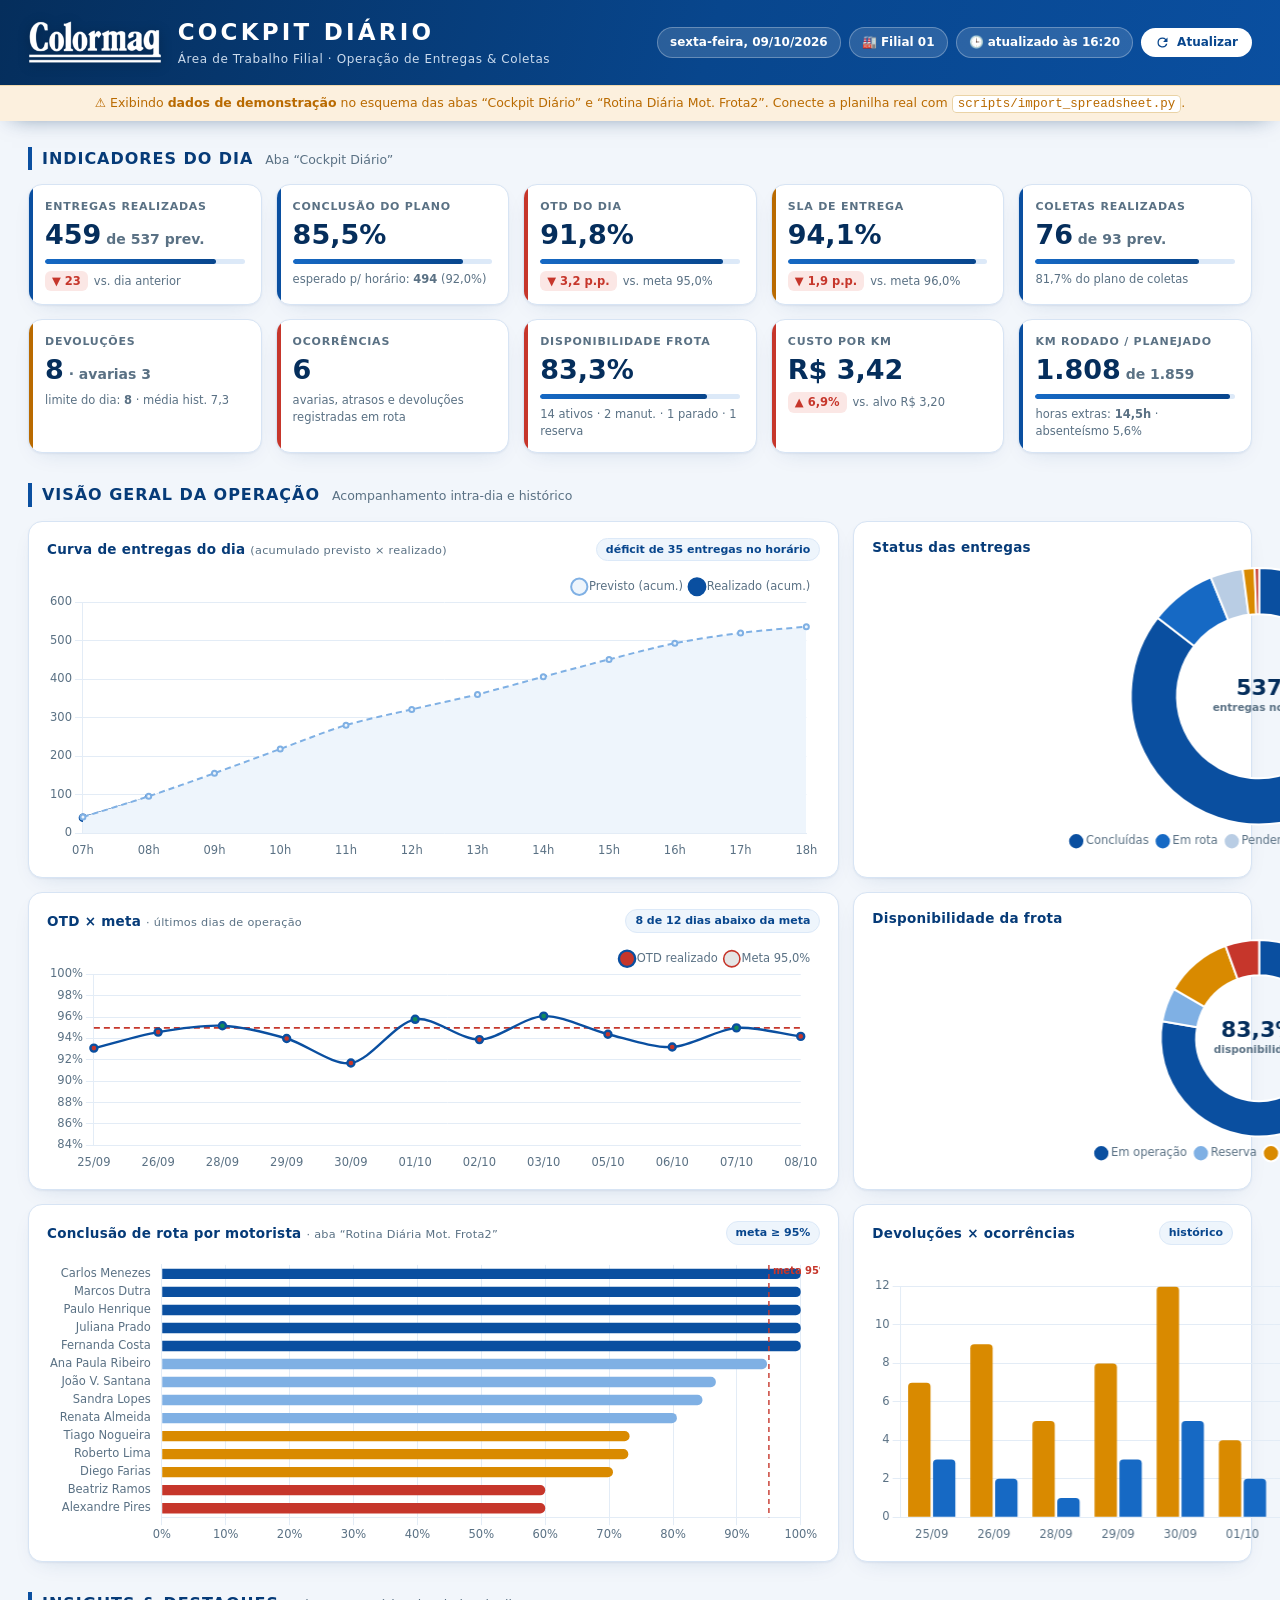
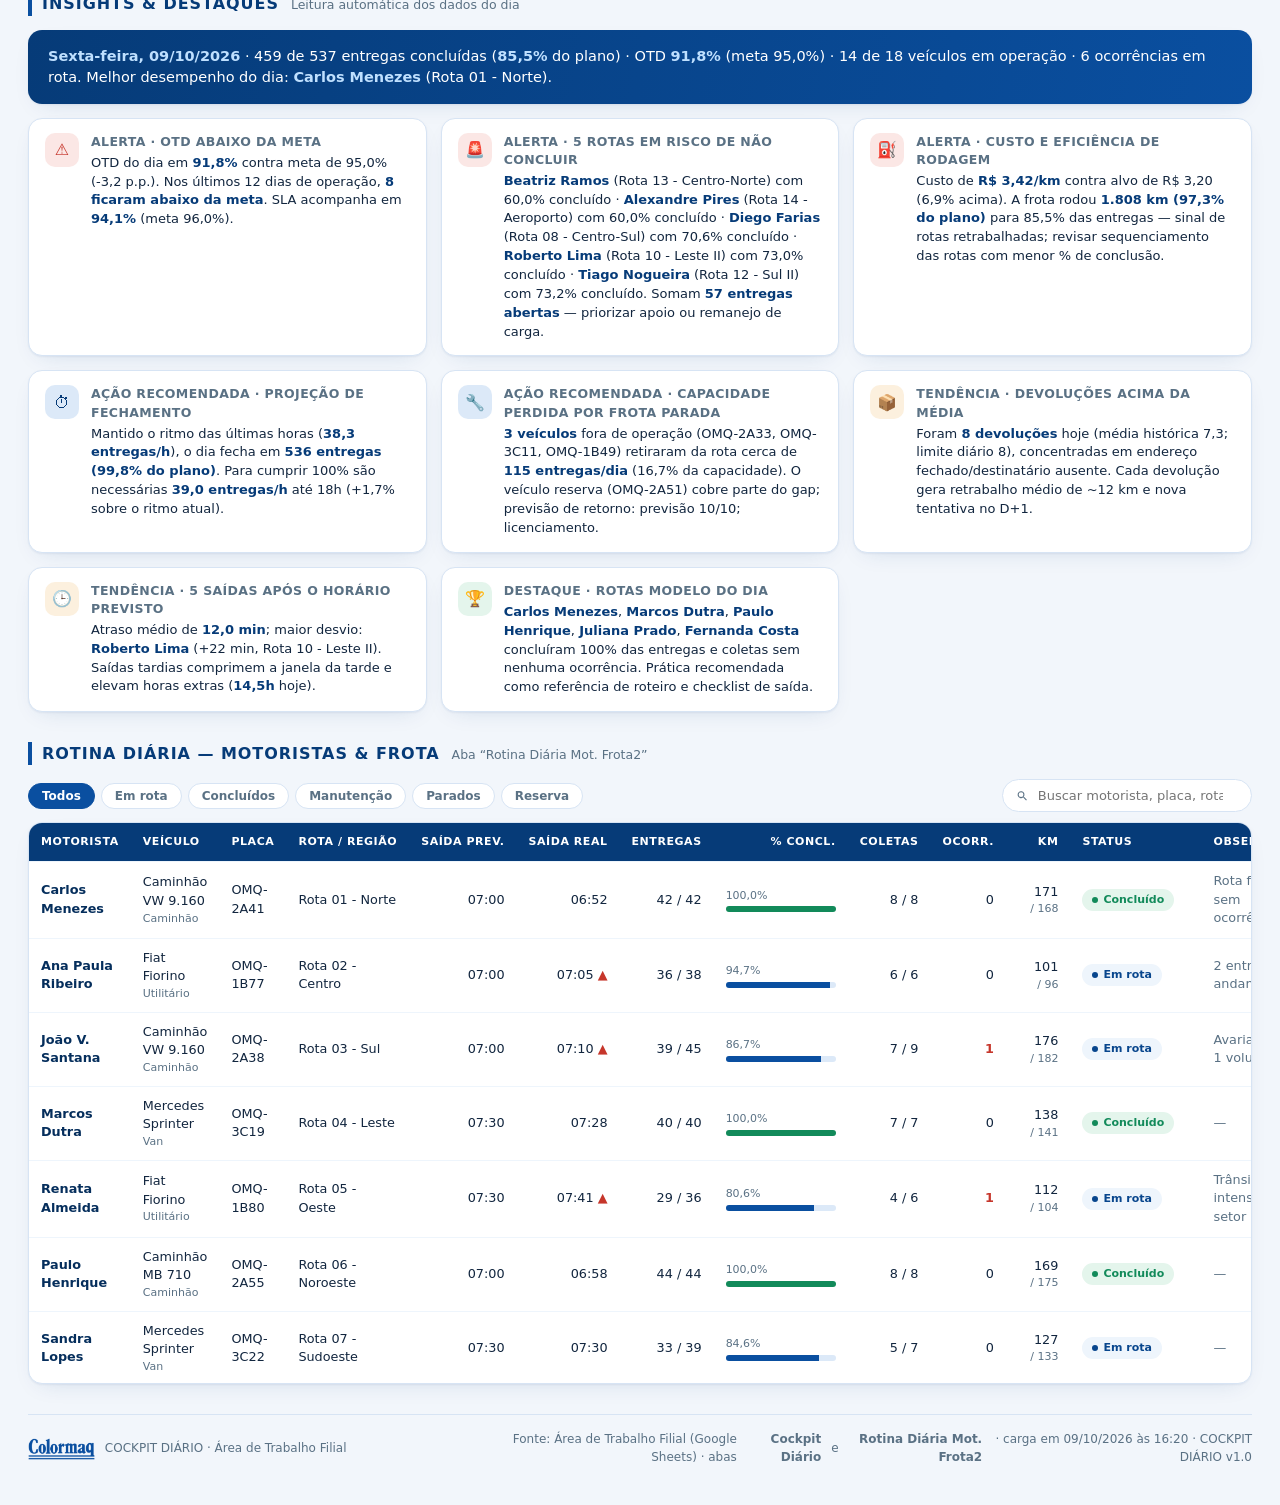
==== app/index.html @ 44a73c9d "Cockpit Diário Colormaq: painel azul/branco com KPIs, gráficos, insights e rotina de frota - app/ es" ====
<!DOCTYPE html>
<html lang="pt-BR">
<head>
<meta charset="utf-8">
<meta name="viewport" content="width=device-width, initial-scale=1">
<title>COCKPIT DIÁRIO • Colormaq | Área de Trabalho Filial</title>
<meta name="description" content="Cockpit Diário da operação de entregas e coletas da filial Colormaq — indicadores, rotina de motoristas e frota.">
<link rel="icon" type="image/png" href="assets/logo-colormaq-blue.png">
<link rel="stylesheet" href="css/style.css">
</head>
<body>

<!-- ============================ TOPO ============================ -->
<header class="topbar">
  <div class="topbar-inner">
    <div class="brand">
      <img src="assets/logo-colormaq-white.png" alt="Colormaq" class="brand-logo">
      <div class="brand-text">
        <h1>COCKPIT DIÁRIO</h1>
        <p>Área de Trabalho Filial · Operação de Entregas &amp; Coletas</p>
      </div>
    </div>
    <div class="topbar-meta">
      <span class="chip chip-light" id="chip-data">—</span>
      <span class="chip chip-light" id="chip-filial">—</span>
      <span class="chip chip-light" id="chip-atualizacao" title="Horário da última carga de dados">—</span>
      <button class="btn-refresh" id="btn-atualizar" title="Recarregar dados da planilha">
        <svg viewBox="0 0 24 24" width="15" height="15" aria-hidden="true"><path fill="currentColor" d="M17.65 6.35A7.96 7.96 0 0 0 12 4a8 8 0 1 0 7.73 10h-2.08A6 6 0 1 1 12 6c1.66 0 3.14.69 4.22 1.78L13 11h7V4l-2.35 2.35z"/></svg>
        Atualizar
      </button>
    </div>
  </div>
  <div class="demo-flag" id="demo-flag" hidden>
    ⚠ Exibindo <strong>dados de demonstração</strong> no esquema das abas “Cockpit Diário” e “Rotina Diária Mot. Frota2”.
    Conecte a planilha real com <code>scripts/import_spreadsheet.py</code>.
  </div>
</header>

<main class="page">

  <!-- ========================= KPIs ========================= -->
  <section class="section">
    <div class="section-head">
      <h2>Indicadores do dia</h2>
      <span class="section-sub">Aba “Cockpit Diário”</span>
    </div>
    <div class="kpi-grid" id="kpi-grid"><!-- preenchido via JS --></div>
  </section>

  <!-- ======================= GRÁFICOS ======================= -->
  <section class="section">
    <div class="section-head">
      <h2>Visão geral da operação</h2>
      <span class="section-sub">Acompanhamento intra-dia e histórico</span>
    </div>

    <div class="grid grid-3">
      <article class="card span-2">
        <header class="card-head">
          <h3>Curva de entregas do dia <small>(acumulado previsto × realizado)</small></h3>
          <span class="card-tag" id="tag-curva"></span>
        </header>
        <div class="chart-box tall"><canvas id="chart-curva"></canvas></div>
      </article>

      <article class="card">
        <header class="card-head"><h3>Status das entregas</h3></header>
        <div class="chart-box tall"><canvas id="chart-status"></canvas></div>
      </article>

      <article class="card span-2">
        <header class="card-head">
          <h3>OTD × meta <small>· últimos dias de operação</small></h3>
          <span class="card-tag" id="tag-otd"></span>
        </header>
        <div class="chart-box"><canvas id="chart-otd"></canvas></div>
      </article>

      <article class="card">
        <header class="card-head"><h3>Disponibilidade da frota</h3></header>
        <div class="chart-box"><canvas id="chart-frota"></canvas></div>
      </article>

      <article class="card span-2">
        <header class="card-head">
          <h3>Conclusão de rota por motorista <small>· aba “Rotina Diária Mot. Frota2”</small></h3>
          <span class="card-tag">meta ≥ 95%</span>
        </header>
        <div class="chart-box tall"><canvas id="chart-motoristas"></canvas></div>
      </article>

      <article class="card">
        <header class="card-head"><h3>Devoluções × ocorrências</h3><span class="card-tag">histórico</span></header>
        <div class="chart-box tall"><canvas id="chart-devol"></canvas></div>
      </article>
    </div>
  </section>

  <!-- ======================== INSIGHTS ======================== -->
  <section class="section">
    <div class="section-head">
      <h2>Insights &amp; destaques</h2>
      <span class="section-sub">Leitura automática dos dados do dia</span>
    </div>
    <div class="insight-summary" id="insight-summary"></div>
    <div class="insight-grid" id="insight-grid"></div>
  </section>

  <!-- ==================== ROTINA / FROTA ==================== -->
  <section class="section">
    <div class="section-head">
      <h2>Rotina diária — motoristas &amp; frota</h2>
      <span class="section-sub">Aba “Rotina Diária Mot. Frota2”</span>
    </div>

    <div class="table-tools">
      <div class="filters" id="filters">
        <button class="filter is-active" data-status="todos">Todos</button>
        <button class="filter" data-status="Em rota">Em rota</button>
        <button class="filter" data-status="Concluído">Concluídos</button>
        <button class="filter" data-status="Manutenção">Manutenção</button>
        <button class="filter" data-status="Parado">Parados</button>
        <button class="filter" data-status="Reserva">Reserva</button>
      </div>
      <label class="search">
        <svg viewBox="0 0 24 24" width="14" height="14" aria-hidden="true"><path fill="currentColor" d="M15.5 14h-.79l-.28-.27a6.5 6.5 0 1 0-.7.7l.27.28v.79l5 4.99L20.49 19l-4.99-5zm-6 0A4.5 4.5 0 1 1 14 9.5 4.5 4.5 0 0 1 9.5 14z"/></svg>
        <input type="search" id="busca" placeholder="Buscar motorista, placa, rota…">
      </label>
    </div>

    <div class="card table-card">
      <div class="table-wrap">
        <table class="table" id="tabela-rotina">
          <thead>
            <tr>
              <th data-key="motorista">Motorista</th>
              <th data-key="veiculo">Veículo</th>
              <th data-key="placa">Placa</th>
              <th data-key="rota">Rota / Região</th>
              <th data-key="saida_prevista" class="num">Saída prev.</th>
              <th data-key="saida_real" class="num">Saída real</th>
              <th data-key="entregas_previstas" class="num">Entregas</th>
              <th class="num">% concl.</th>
              <th data-key="coletas_realizadas" class="num">Coletas</th>
              <th data-key="ocorrencias" class="num">Ocorr.</th>
              <th data-key="km_rodado" class="num">Km</th>
              <th data-key="status">Status</th>
              <th>Observações</th>
            </tr>
          </thead>
          <tbody id="tbody-rotina"></tbody>
          <tfoot id="tfoot-rotina"></tfoot>
        </table>
      </div>
    </div>
  </section>

  <footer class="page-footer">
    <div>
      <img src="assets/logo-colormaq-blue.png" alt="Colormaq" class="footer-logo">
      <span>COCKPIT DIÁRIO · Área de Trabalho Filial</span>
    </div>
    <div class="footer-source" id="footer-source"></div>
  </footer>
</main>

<script src="vendor/chart.umd.min.js"></script>
<script src="js/app.js"></script>
</body>
</html>
---- app/css/style.css ----
/* ==========================================================================
   COCKPIT DIÁRIO · Colormaq — tema azul & branco
   ========================================================================== */
:root{
  --azul-900:#052E5C;
  --azul-800:#063B78;
  --azul-700:#08468D;
  --azul-600:#0A4FA0;
  --azul-500:#1669C4;
  --azul-300:#7FB0E4;
  --azul-100:#DCE9F8;
  --azul-050:#EEF5FC;
  --bg:#F2F6FB;
  --branco:#FFFFFF;
  --tinta:#12263F;
  --tinta-suave:#5A7184;
  --borda:#D7E4F4;
  --ok:#128A5A;
  --ok-bg:#E4F5EC;
  --warn:#B96A00;
  --warn-bg:#FCF0DE;
  --risk:#C6362B;
  --risk-bg:#FBE7E5;
  --sombra:0 1px 2px rgba(6,59,120,.06), 0 8px 24px -12px rgba(6,59,120,.18);
  --raio:14px;
}

*{box-sizing:border-box}
html,body{margin:0;padding:0}
body{
  background:var(--bg);
  color:var(--tinta);
  font:14px/1.45 "Segoe UI", system-ui, -apple-system, Roboto, "Helvetica Neue", Arial, sans-serif;
  -webkit-font-smoothing:antialiased;
}

/* ------------------------------- topo ------------------------------- */
.topbar{
  background:linear-gradient(105deg, var(--azul-900) 0%, var(--azul-700) 55%, var(--azul-600) 100%);
  color:#fff;
  box-shadow:0 6px 22px -12px rgba(5,46,92,.65);
}
.topbar-inner{
  max-width:1440px;margin:0 auto;padding:16px 28px;
  display:flex;align-items:center;justify-content:space-between;gap:20px;flex-wrap:wrap;
}
.brand{display:flex;align-items:center;gap:16px}
.brand-logo{height:44px;width:auto;display:block;filter:drop-shadow(0 2px 6px rgba(0,0,0,.25))}
.brand-text h1{
  margin:0;font-size:23px;letter-spacing:.14em;font-weight:700;
}
.brand-text p{margin:2px 0 0;font-size:12px;letter-spacing:.05em;color:var(--azul-100);opacity:.92}
.topbar-meta{display:flex;align-items:center;gap:8px;flex-wrap:wrap}
.chip{
  display:inline-flex;align-items:center;gap:6px;
  padding:6px 12px;border-radius:999px;font-size:12px;font-weight:600;
  background:rgba(255,255,255,.14);border:1px solid rgba(255,255,255,.28);color:#fff;
}
.btn-refresh{
  display:inline-flex;align-items:center;gap:7px;cursor:pointer;
  background:#fff;color:var(--azul-700);border:0;border-radius:999px;
  padding:7px 14px;font:600 12px/1 "Segoe UI",system-ui,sans-serif;
  transition:transform .12s ease, box-shadow .12s ease;
}
.btn-refresh:hover{transform:translateY(-1px);box-shadow:0 6px 14px -6px rgba(0,0,0,.4)}
.demo-flag{
  background:var(--warn-bg);color:var(--warn);
  padding:8px 28px;font-size:12.5px;text-align:center;border-top:1px solid #F0D9AE;
}
.demo-flag code{background:#fff;border:1px solid #EAD3A6;border-radius:4px;padding:1px 5px}

/* ------------------------------- página ------------------------------ */
.page{max-width:1440px;margin:0 auto;padding:26px 28px 40px}
.section{margin-bottom:30px}
.section-head{display:flex;align-items:baseline;gap:12px;margin:0 0 14px}
.section-head h2{
  margin:0;font-size:16px;letter-spacing:.06em;text-transform:uppercase;color:var(--azul-800);
  padding-left:10px;border-left:4px solid var(--azul-600);
}
.section-sub{color:var(--tinta-suave);font-size:12.5px}

/* -------------------------------- KPIs ------------------------------- */
.kpi-grid{display:grid;grid-template-columns:repeat(5,minmax(0,1fr));gap:14px}
.kpi{
  background:var(--branco);border:1px solid var(--borda);border-radius:var(--raio);
  padding:14px 16px 13px;box-shadow:var(--sombra);position:relative;overflow:hidden;
}
.kpi::before{content:"";position:absolute;inset:0 auto 0 0;width:4px;background:var(--azul-600)}
.kpi.tone-ok::before{background:var(--ok)}
.kpi.tone-warn::before{background:var(--warn)}
.kpi.tone-risk::before{background:var(--risk)}
.kpi-label{font-size:11px;font-weight:700;letter-spacing:.07em;text-transform:uppercase;color:var(--tinta-suave)}
.kpi-value{font-size:27px;font-weight:700;color:var(--azul-900);margin-top:5px;line-height:1.1;font-variant-numeric:tabular-nums}
.kpi-value small{font-size:14px;font-weight:600;color:var(--tinta-suave)}
.kpi-foot{display:flex;align-items:center;gap:6px;margin-top:7px;font-size:11.5px;color:var(--tinta-suave)}
.kpi-delta{display:inline-flex;align-items:center;gap:3px;font-weight:700;border-radius:6px;padding:2px 7px}
.kpi-delta.up{background:var(--ok-bg);color:var(--ok)}
.kpi-delta.down{background:var(--risk-bg);color:var(--risk)}
.kpi-delta.flat{background:var(--azul-050);color:var(--azul-700)}
.kpi-bar{height:5px;border-radius:99px;background:var(--azul-100);margin-top:9px;overflow:hidden}
.kpi-bar i{display:block;height:100%;border-radius:99px;background:linear-gradient(90deg,var(--azul-500),var(--azul-700))}

/* ------------------------------- cards ------------------------------- */
.grid{display:grid;gap:14px}
.grid-3{grid-template-columns:repeat(3,minmax(0,1fr))}
.span-2{grid-column:span 2}
.card{
  background:var(--branco);border:1px solid var(--borda);border-radius:var(--raio);
  box-shadow:var(--sombra);padding:16px 18px;
}
.card-head{display:flex;align-items:center;justify-content:space-between;gap:10px;margin-bottom:10px}
.card-head h3{margin:0;font-size:13.5px;font-weight:700;color:var(--azul-800);letter-spacing:.02em}
.card-head h3 small{font-weight:500;color:var(--tinta-suave)}
.card-tag{
  font-size:11px;font-weight:700;color:var(--azul-700);background:var(--azul-050);
  border:1px solid var(--azul-100);padding:3px 9px;border-radius:999px;white-space:nowrap;
}
.chart-box{position:relative;height:230px}
.chart-box.tall{height:290px}

/* ------------------------------ insights ----------------------------- */
.insight-summary{
  background:linear-gradient(100deg,var(--azul-800),var(--azul-600));
  color:#fff;border-radius:var(--raio);padding:16px 20px;margin-bottom:14px;
  font-size:14.5px;box-shadow:var(--sombra);
}
.insight-summary strong{color:#BFE0FF}
.insight-grid{display:grid;grid-template-columns:repeat(3,minmax(0,1fr));gap:14px}
.insight{
  background:var(--branco);border:1px solid var(--borda);border-radius:var(--raio);
  padding:14px 16px;box-shadow:var(--sombra);display:flex;gap:12px;align-items:flex-start;
}
.insight .ico{
  flex:0 0 34px;height:34px;border-radius:10px;display:grid;place-items:center;
  font-size:16px;background:var(--azul-050);color:var(--azul-700);
}
.insight.destaque .ico{background:var(--ok-bg);color:var(--ok)}
.insight.alerta   .ico{background:var(--risk-bg);color:var(--risk)}
.insight.tendencia .ico{background:var(--warn-bg);color:var(--warn)}
.insight.acao     .ico{background:var(--azul-100);color:var(--azul-800)}
.insight h4{margin:0 0 3px;font-size:12.5px;letter-spacing:.03em;text-transform:uppercase;color:var(--tinta-suave)}
.insight p{margin:0;font-size:13px;color:var(--tinta)}
.insight p b{color:var(--azul-800)}

/* ------------------------------- tabela ------------------------------ */
.table-tools{display:flex;align-items:center;justify-content:space-between;gap:14px;margin-bottom:10px;flex-wrap:wrap}
.filters{display:flex;gap:6px;flex-wrap:wrap}
.filter{
  border:1px solid var(--borda);background:#fff;color:var(--tinta-suave);
  border-radius:999px;padding:6px 13px;font:600 12px/1 "Segoe UI",system-ui,sans-serif;cursor:pointer;
}
.filter:hover{border-color:var(--azul-300);color:var(--azul-700)}
.filter.is-active{background:var(--azul-600);border-color:var(--azul-600);color:#fff}
.search{
  display:inline-flex;align-items:center;gap:7px;background:#fff;border:1px solid var(--borda);
  border-radius:999px;padding:7px 13px;color:var(--tinta-suave);min-width:250px;
}
.search input{border:0;outline:0;font:13px "Segoe UI",system-ui,sans-serif;color:var(--tinta);width:100%;background:transparent}
.table-card{padding:0;overflow:hidden}
.table-wrap{overflow:auto;max-height:560px}
.table{width:100%;border-collapse:collapse;font-size:12.8px;min-width:1180px}
.table thead th{
  position:sticky;top:0;z-index:2;background:var(--azul-800);color:#fff;
  text-align:left;font-size:11px;letter-spacing:.05em;text-transform:uppercase;
  padding:11px 12px;cursor:pointer;user-select:none;white-space:nowrap;
}
.table thead th.num{text-align:right}
.table thead th:hover{background:var(--azul-700)}
.table thead th .arrow{opacity:.65;font-size:10px}
.table tbody td{padding:10px 12px;border-top:1px solid var(--azul-050);vertical-align:middle}
.table tbody tr:hover{background:var(--azul-050)}
.table td.num{text-align:right;font-variant-numeric:tabular-nums}
.cell-mot{font-weight:700;color:var(--azul-900)}
.cell-sub{display:block;font-size:11px;color:var(--tinta-suave);font-weight:500}
.pill{display:inline-flex;align-items:center;gap:5px;border-radius:999px;padding:3px 10px;font-size:11px;font-weight:700;white-space:nowrap}
.pill::before{content:"";width:6px;height:6px;border-radius:50%;background:currentColor}
.pill.em-rota{background:var(--azul-050);color:var(--azul-700)}
.pill.concluido{background:var(--ok-bg);color:var(--ok)}
.pill.manutencao{background:var(--warn-bg);color:var(--warn)}
.pill.parado{background:var(--risk-bg);color:var(--risk)}
.pill.reserva{background:#EDF0F4;color:#5A7184}
.prog{min-width:110px}
.prog .prog-top{display:flex;justify-content:space-between;font-size:11px;color:var(--tinta-suave);margin-bottom:3px}
.prog .prog-bar{height:6px;border-radius:99px;background:var(--azul-100);overflow:hidden}
.prog .prog-bar i{display:block;height:100%;background:var(--azul-600)}
.prog.ok .prog-bar i{background:var(--ok)}
.prog.warn .prog-bar i{background:var(--warn)}
.prog.risk .prog-bar i{background:var(--risk)}
.table tfoot td{
  padding:11px 12px;background:var(--azul-050);font-weight:700;color:var(--azul-900);
  border-top:2px solid var(--azul-100);font-variant-numeric:tabular-nums;
}

/* ------------------------------- rodapé ------------------------------ */
.page-footer{
  display:flex;align-items:center;justify-content:space-between;gap:16px;flex-wrap:wrap;
  border-top:1px solid var(--borda);padding-top:16px;color:var(--tinta-suave);font-size:12px;
}
.page-footer > div{display:flex;align-items:center;gap:10px}
.footer-logo{height:22px;width:auto}
.footer-source{max-width:760px;text-align:right}

/* ----------------------------- responsivo ---------------------------- */
@media (max-width:1200px){
  .kpi-grid{grid-template-columns:repeat(3,minmax(0,1fr))}
  .grid-3{grid-template-columns:repeat(2,minmax(0,1fr))}
  .insight-grid{grid-template-columns:repeat(2,minmax(0,1fr))}
}
@media (max-width:820px){
  .kpi-grid{grid-template-columns:repeat(2,minmax(0,1fr))}
  .grid-3{grid-template-columns:1fr}
  .span-2{grid-column:span 1}
  .insight-grid{grid-template-columns:1fr}
  .topbar-inner{padding:14px 18px}
  .page{padding:20px 16px 32px}
}
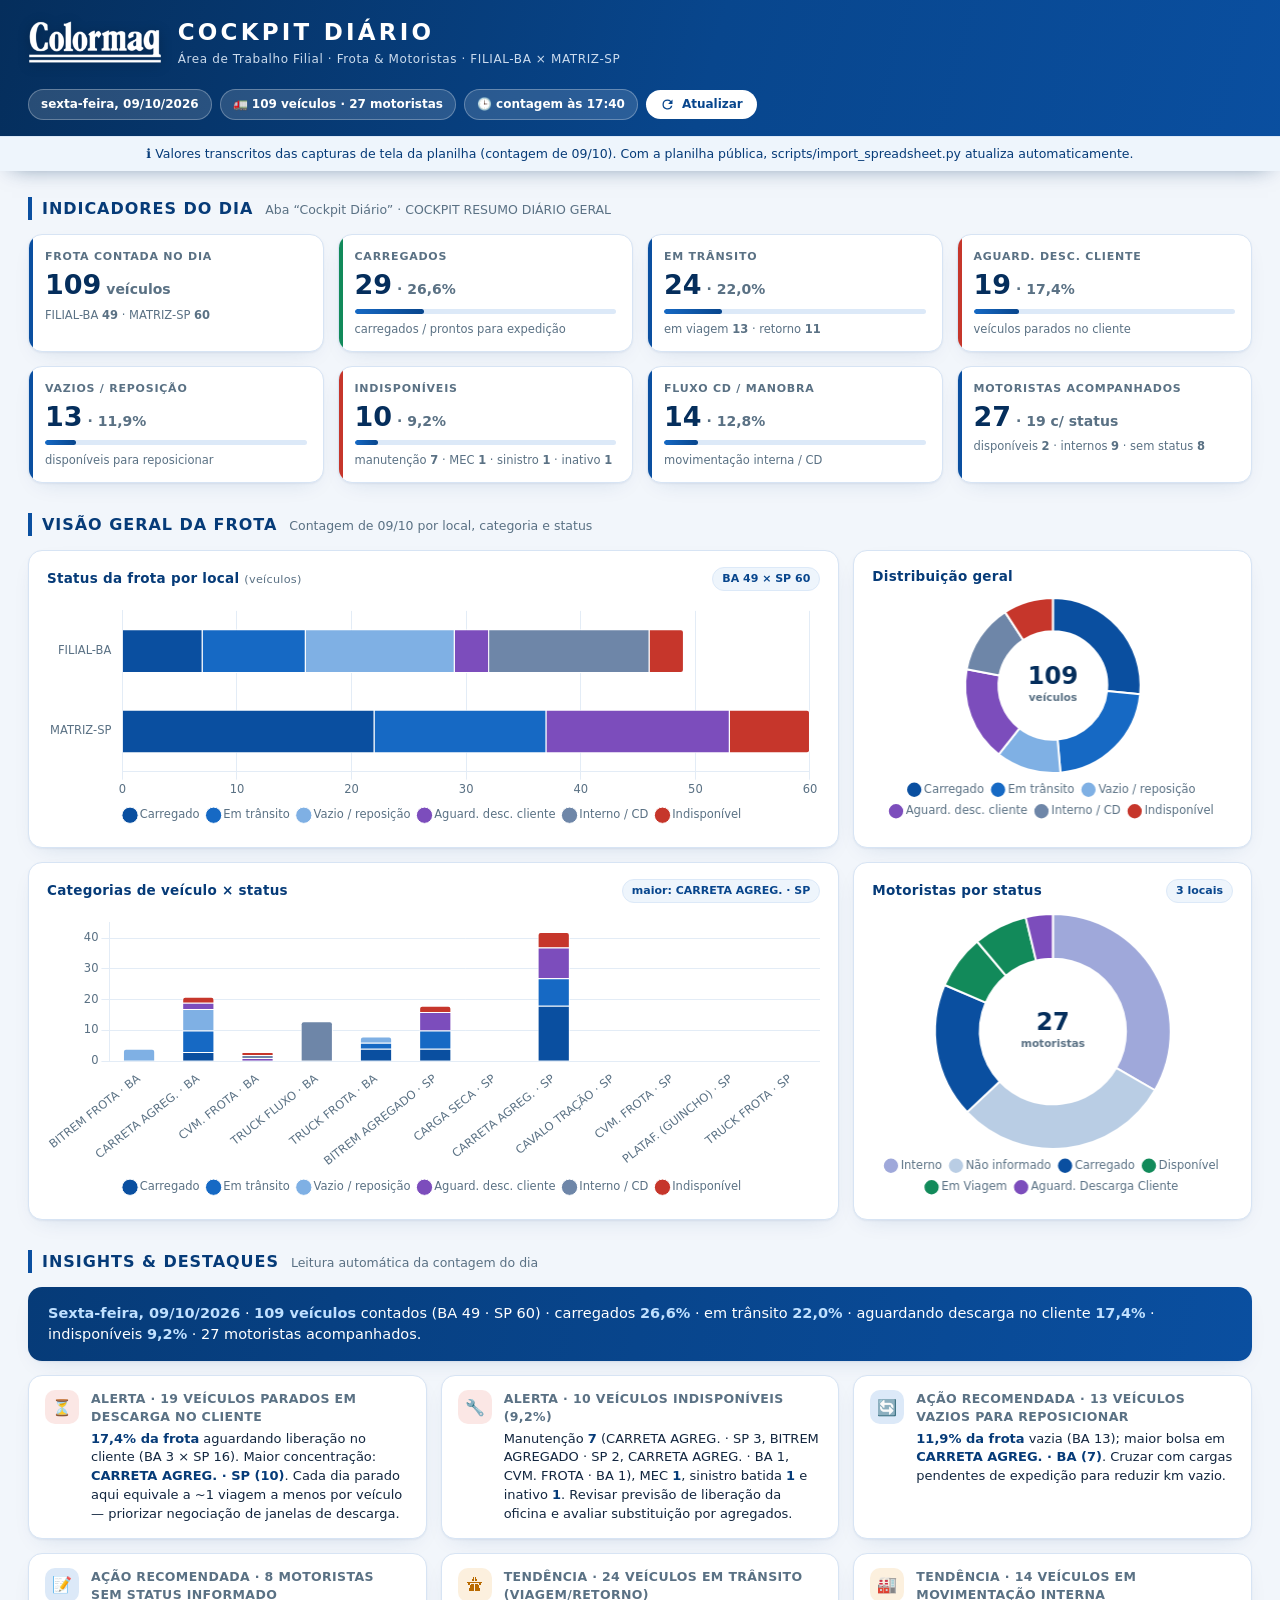
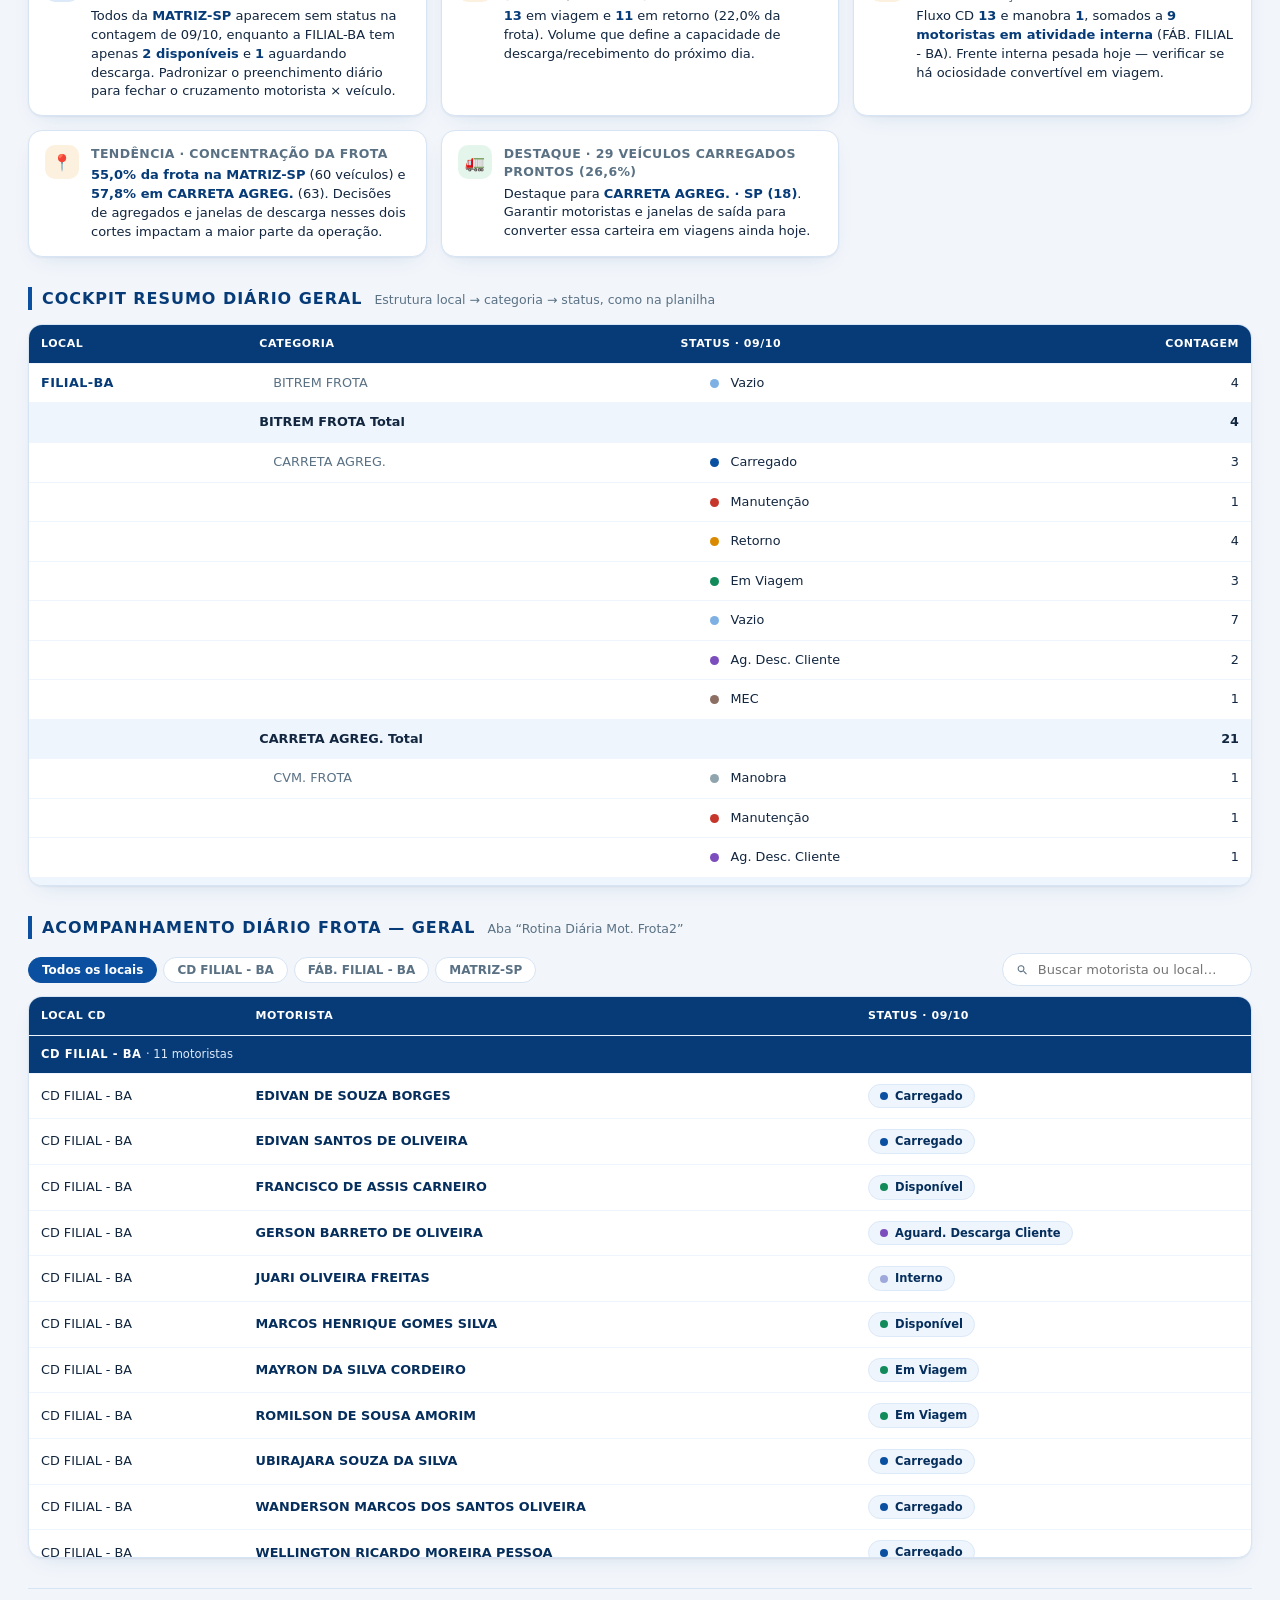
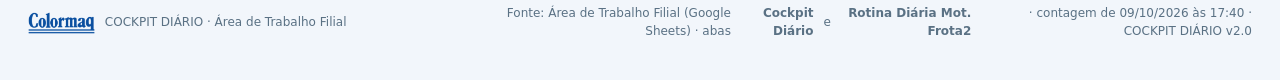
==== commit 127eb77b: "Cockpit Diario v2: modelo real da planilha (frota por local x categoria x status + motoristas) - KPI" ====
--- a/app/index.html
+++ b/app/index.html
@@ -4,7 +4,7 @@
 <meta charset="utf-8">
 <meta name="viewport" content="width=device-width, initial-scale=1">
 <title>COCKPIT DIÁRIO • Colormaq | Área de Trabalho Filial</title>
-<meta name="description" content="Cockpit Diário da operação de entregas e coletas da filial Colormaq — indicadores, rotina de motoristas e frota.">
+<meta name="description" content="Cockpit Diário da frota Colormaq — contagem de veículos por local, categoria e status + acompanhamento diário de motoristas.">
 <link rel="icon" type="image/png" href="assets/logo-colormaq-blue.png">
 <link rel="stylesheet" href="css/style.css">
 </head>
@@ -17,23 +17,20 @@
       <img src="assets/logo-colormaq-white.png" alt="Colormaq" class="brand-logo">
       <div class="brand-text">
         <h1>COCKPIT DIÁRIO</h1>
-        <p>Área de Trabalho Filial · Operação de Entregas &amp; Coletas</p>
+        <p>Área de Trabalho Filial · Frota &amp; Motoristas · FILIAL-BA × MATRIZ-SP</p>
       </div>
     </div>
     <div class="topbar-meta">
       <span class="chip chip-light" id="chip-data">—</span>
-      <span class="chip chip-light" id="chip-filial">—</span>
-      <span class="chip chip-light" id="chip-atualizacao" title="Horário da última carga de dados">—</span>
+      <span class="chip chip-light" id="chip-total">—</span>
+      <span class="chip chip-light" id="chip-atualizacao" title="Horário da contagem">—</span>
       <button class="btn-refresh" id="btn-atualizar" title="Recarregar dados da planilha">
         <svg viewBox="0 0 24 24" width="15" height="15" aria-hidden="true"><path fill="currentColor" d="M17.65 6.35A7.96 7.96 0 0 0 12 4a8 8 0 1 0 7.73 10h-2.08A6 6 0 1 1 12 6c1.66 0 3.14.69 4.22 1.78L13 11h7V4l-2.35 2.35z"/></svg>
         Atualizar
       </button>
     </div>
   </div>
-  <div class="demo-flag" id="demo-flag" hidden>
-    ⚠ Exibindo <strong>dados de demonstração</strong> no esquema das abas “Cockpit Diário” e “Rotina Diária Mot. Frota2”.
-    Conecte a planilha real com <code>scripts/import_spreadsheet.py</code>.
-  </div>
+  <div class="source-flag" id="source-flag" hidden></div>
 </header>
 
 <main class="page">
@@ -42,7 +39,7 @@
   <section class="section">
     <div class="section-head">
       <h2>Indicadores do dia</h2>
-      <span class="section-sub">Aba “Cockpit Diário”</span>
+      <span class="section-sub">Aba “Cockpit Diário” · COCKPIT RESUMO DIÁRIO GERAL</span>
     </div>
     <div class="kpi-grid" id="kpi-grid"><!-- preenchido via JS --></div>
   </section>
@@ -50,48 +47,35 @@
   <!-- ======================= GRÁFICOS ======================= -->
   <section class="section">
     <div class="section-head">
-      <h2>Visão geral da operação</h2>
-      <span class="section-sub">Acompanhamento intra-dia e histórico</span>
+      <h2>Visão geral da frota</h2>
+      <span class="section-sub">Contagem de 09/10 por local, categoria e status</span>
     </div>
 
     <div class="grid grid-3">
       <article class="card span-2">
         <header class="card-head">
-          <h3>Curva de entregas do dia <small>(acumulado previsto × realizado)</small></h3>
-          <span class="card-tag" id="tag-curva"></span>
+          <h3>Status da frota por local <small>(veículos)</small></h3>
+          <span class="card-tag" id="tag-locais"></span>
         </header>
-        <div class="chart-box tall"><canvas id="chart-curva"></canvas></div>
+        <div class="chart-box"><canvas id="chart-locais"></canvas></div>
       </article>
 
       <article class="card">
-        <header class="card-head"><h3>Status das entregas</h3></header>
-        <div class="chart-box tall"><canvas id="chart-status"></canvas></div>
+        <header class="card-head"><h3>Distribuição geral</h3></header>
+        <div class="chart-box"><canvas id="chart-grupos"></canvas></div>
       </article>
 
       <article class="card span-2">
         <header class="card-head">
-          <h3>OTD × meta <small>· últimos dias de operação</small></h3>
-          <span class="card-tag" id="tag-otd"></span>
+          <h3>Categorias de veículo × status</h3>
+          <span class="card-tag" id="tag-cats"></span>
         </header>
-        <div class="chart-box"><canvas id="chart-otd"></canvas></div>
+        <div class="chart-box tall"><canvas id="chart-categorias"></canvas></div>
       </article>
 
       <article class="card">
-        <header class="card-head"><h3>Disponibilidade da frota</h3></header>
-        <div class="chart-box"><canvas id="chart-frota"></canvas></div>
-      </article>
-
-      <article class="card span-2">
-        <header class="card-head">
-          <h3>Conclusão de rota por motorista <small>· aba “Rotina Diária Mot. Frota2”</small></h3>
-          <span class="card-tag">meta ≥ 95%</span>
-        </header>
+        <header class="card-head"><h3>Motoristas por status</h3><span class="card-tag" id="tag-mot"></span></header>
         <div class="chart-box tall"><canvas id="chart-motoristas"></canvas></div>
-      </article>
-
-      <article class="card">
-        <header class="card-head"><h3>Devoluções × ocorrências</h3><span class="card-tag">histórico</span></header>
-        <div class="chart-box tall"><canvas id="chart-devol"></canvas></div>
       </article>
     </div>
   </section>
@@ -100,31 +84,49 @@
   <section class="section">
     <div class="section-head">
       <h2>Insights &amp; destaques</h2>
-      <span class="section-sub">Leitura automática dos dados do dia</span>
+      <span class="section-sub">Leitura automática da contagem do dia</span>
     </div>
     <div class="insight-summary" id="insight-summary"></div>
     <div class="insight-grid" id="insight-grid"></div>
   </section>
 
-  <!-- ==================== ROTINA / FROTA ==================== -->
+  <!-- ================== RESUMO DIÁRIO GERAL ================== -->
   <section class="section">
     <div class="section-head">
-      <h2>Rotina diária — motoristas &amp; frota</h2>
+      <h2>Cockpit resumo diário geral</h2>
+      <span class="section-sub">Estrutura local → categoria → status, como na planilha</span>
+    </div>
+    <div class="card table-card">
+      <div class="table-wrap">
+        <table class="table tree" id="tabela-resumo">
+          <thead>
+            <tr>
+              <th style="cursor:default">Local</th>
+              <th style="cursor:default">Categoria</th>
+              <th style="cursor:default">Status · 09/10</th>
+              <th class="num" style="cursor:default">Contagem</th>
+            </tr>
+          </thead>
+          <tbody id="tbody-resumo"></tbody>
+        </table>
+      </div>
+    </div>
+  </section>
+
+  <!-- ==================== ROTINA / MOTORISTAS ==================== -->
+  <section class="section">
+    <div class="section-head">
+      <h2>Acompanhamento diário frota — geral</h2>
       <span class="section-sub">Aba “Rotina Diária Mot. Frota2”</span>
     </div>
 
     <div class="table-tools">
       <div class="filters" id="filters">
-        <button class="filter is-active" data-status="todos">Todos</button>
-        <button class="filter" data-status="Em rota">Em rota</button>
-        <button class="filter" data-status="Concluído">Concluídos</button>
-        <button class="filter" data-status="Manutenção">Manutenção</button>
-        <button class="filter" data-status="Parado">Parados</button>
-        <button class="filter" data-status="Reserva">Reserva</button>
+        <button class="filter is-active" data-local="todos">Todos os locais</button>
       </div>
       <label class="search">
         <svg viewBox="0 0 24 24" width="14" height="14" aria-hidden="true"><path fill="currentColor" d="M15.5 14h-.79l-.28-.27a6.5 6.5 0 1 0-.7.7l.27.28v.79l5 4.99L20.49 19l-4.99-5zm-6 0A4.5 4.5 0 1 1 14 9.5 4.5 4.5 0 0 1 9.5 14z"/></svg>
-        <input type="search" id="busca" placeholder="Buscar motorista, placa, rota…">
+        <input type="search" id="busca" placeholder="Buscar motorista ou local…">
       </label>
     </div>
 
@@ -133,23 +135,12 @@
         <table class="table" id="tabela-rotina">
           <thead>
             <tr>
+              <th data-key="local">Local CD</th>
               <th data-key="motorista">Motorista</th>
-              <th data-key="veiculo">Veículo</th>
-              <th data-key="placa">Placa</th>
-              <th data-key="rota">Rota / Região</th>
-              <th data-key="saida_prevista" class="num">Saída prev.</th>
-              <th data-key="saida_real" class="num">Saída real</th>
-              <th data-key="entregas_previstas" class="num">Entregas</th>
-              <th class="num">% concl.</th>
-              <th data-key="coletas_realizadas" class="num">Coletas</th>
-              <th data-key="ocorrencias" class="num">Ocorr.</th>
-              <th data-key="km_rodado" class="num">Km</th>
-              <th data-key="status">Status</th>
-              <th>Observações</th>
+              <th data-key="status">Status · 09/10</th>
             </tr>
           </thead>
           <tbody id="tbody-rotina"></tbody>
-          <tfoot id="tfoot-rotina"></tfoot>
         </table>
       </div>
     </div>
--- a/app/css/style.css
+++ b/app/css/style.css
@@ -63,11 +63,10 @@
   transition:transform .12s ease, box-shadow .12s ease;
 }
 .btn-refresh:hover{transform:translateY(-1px);box-shadow:0 6px 14px -6px rgba(0,0,0,.4)}
-.demo-flag{
-  background:var(--warn-bg);color:var(--warn);
-  padding:8px 28px;font-size:12.5px;text-align:center;border-top:1px solid #F0D9AE;
-}
-.demo-flag code{background:#fff;border:1px solid #EAD3A6;border-radius:4px;padding:1px 5px}
+.source-flag{padding:8px 28px;font-size:12.5px;text-align:center}
+.source-flag.warn{background:var(--warn-bg);color:var(--warn);border-top:1px solid #F0D9AE}
+.source-flag.info{background:var(--azul-050);color:var(--azul-800);border-top:1px solid var(--azul-100)}
+.source-flag code{background:#fff;border:1px solid var(--borda);border-radius:4px;padding:1px 5px}
 
 /* ------------------------------- página ------------------------------ */
 .page{max-width:1440px;margin:0 auto;padding:26px 28px 40px}
@@ -80,7 +79,7 @@
 .section-sub{color:var(--tinta-suave);font-size:12.5px}
 
 /* -------------------------------- KPIs ------------------------------- */
-.kpi-grid{display:grid;grid-template-columns:repeat(5,minmax(0,1fr));gap:14px}
+.kpi-grid{display:grid;grid-template-columns:repeat(4,minmax(0,1fr));gap:14px}
 .kpi{
   background:var(--branco);border:1px solid var(--borda);border-radius:var(--raio);
   padding:14px 16px 13px;box-shadow:var(--sombra);position:relative;overflow:hidden;
@@ -191,6 +190,21 @@
   border-top:2px solid var(--azul-100);font-variant-numeric:tabular-nums;
 }
 
+/* --------------------------- tabela árvore --------------------------- */
+.dot{display:inline-block;width:9px;height:9px;border-radius:50%;margin-right:7px;vertical-align:middle;box-shadow:0 0 0 2px rgba(255,255,255,.9)}
+.tree{min-width:640px}
+.tree td{padding:7px 12px}
+.tree .tr-status td:nth-child(2){padding-left:26px;color:var(--tinta-suave)}
+.tree .tr-status td:nth-child(3){padding-left:42px}
+.cell-local{color:var(--azul-800);letter-spacing:.03em}
+.tr-cat td{background:var(--azul-050);border-top:1px solid var(--azul-100)}
+.tr-local td{background:var(--azul-100);border-top:1px solid var(--azul-300);color:var(--azul-900)}
+.tr-grand td{background:var(--azul-800);color:#fff;font-weight:700;border-top:2px solid var(--azul-900)}
+.tr-group td{background:var(--azul-800);color:#fff;font-weight:700;font-size:11.5px;letter-spacing:.05em;text-transform:uppercase;padding:8px 12px}
+.tr-group td span{font-weight:500;text-transform:none;letter-spacing:0;color:var(--azul-100)}
+.status-pill{display:inline-flex;align-items:center;gap:7px;background:var(--azul-050);border:1px solid var(--azul-100);border-radius:999px;padding:3px 11px;font-size:11.5px;font-weight:600;color:var(--azul-900);white-space:nowrap}
+.status-pill i{width:8px;height:8px;border-radius:50%;flex:0 0 8px}
+
 /* ------------------------------- rodapé ------------------------------ */
 .page-footer{
   display:flex;align-items:center;justify-content:space-between;gap:16px;flex-wrap:wrap;
@@ -202,7 +216,7 @@
 
 /* ----------------------------- responsivo ---------------------------- */
 @media (max-width:1200px){
-  .kpi-grid{grid-template-columns:repeat(3,minmax(0,1fr))}
+  .kpi-grid{grid-template-columns:repeat(2,minmax(0,1fr))}
   .grid-3{grid-template-columns:repeat(2,minmax(0,1fr))}
   .insight-grid{grid-template-columns:repeat(2,minmax(0,1fr))}
 }
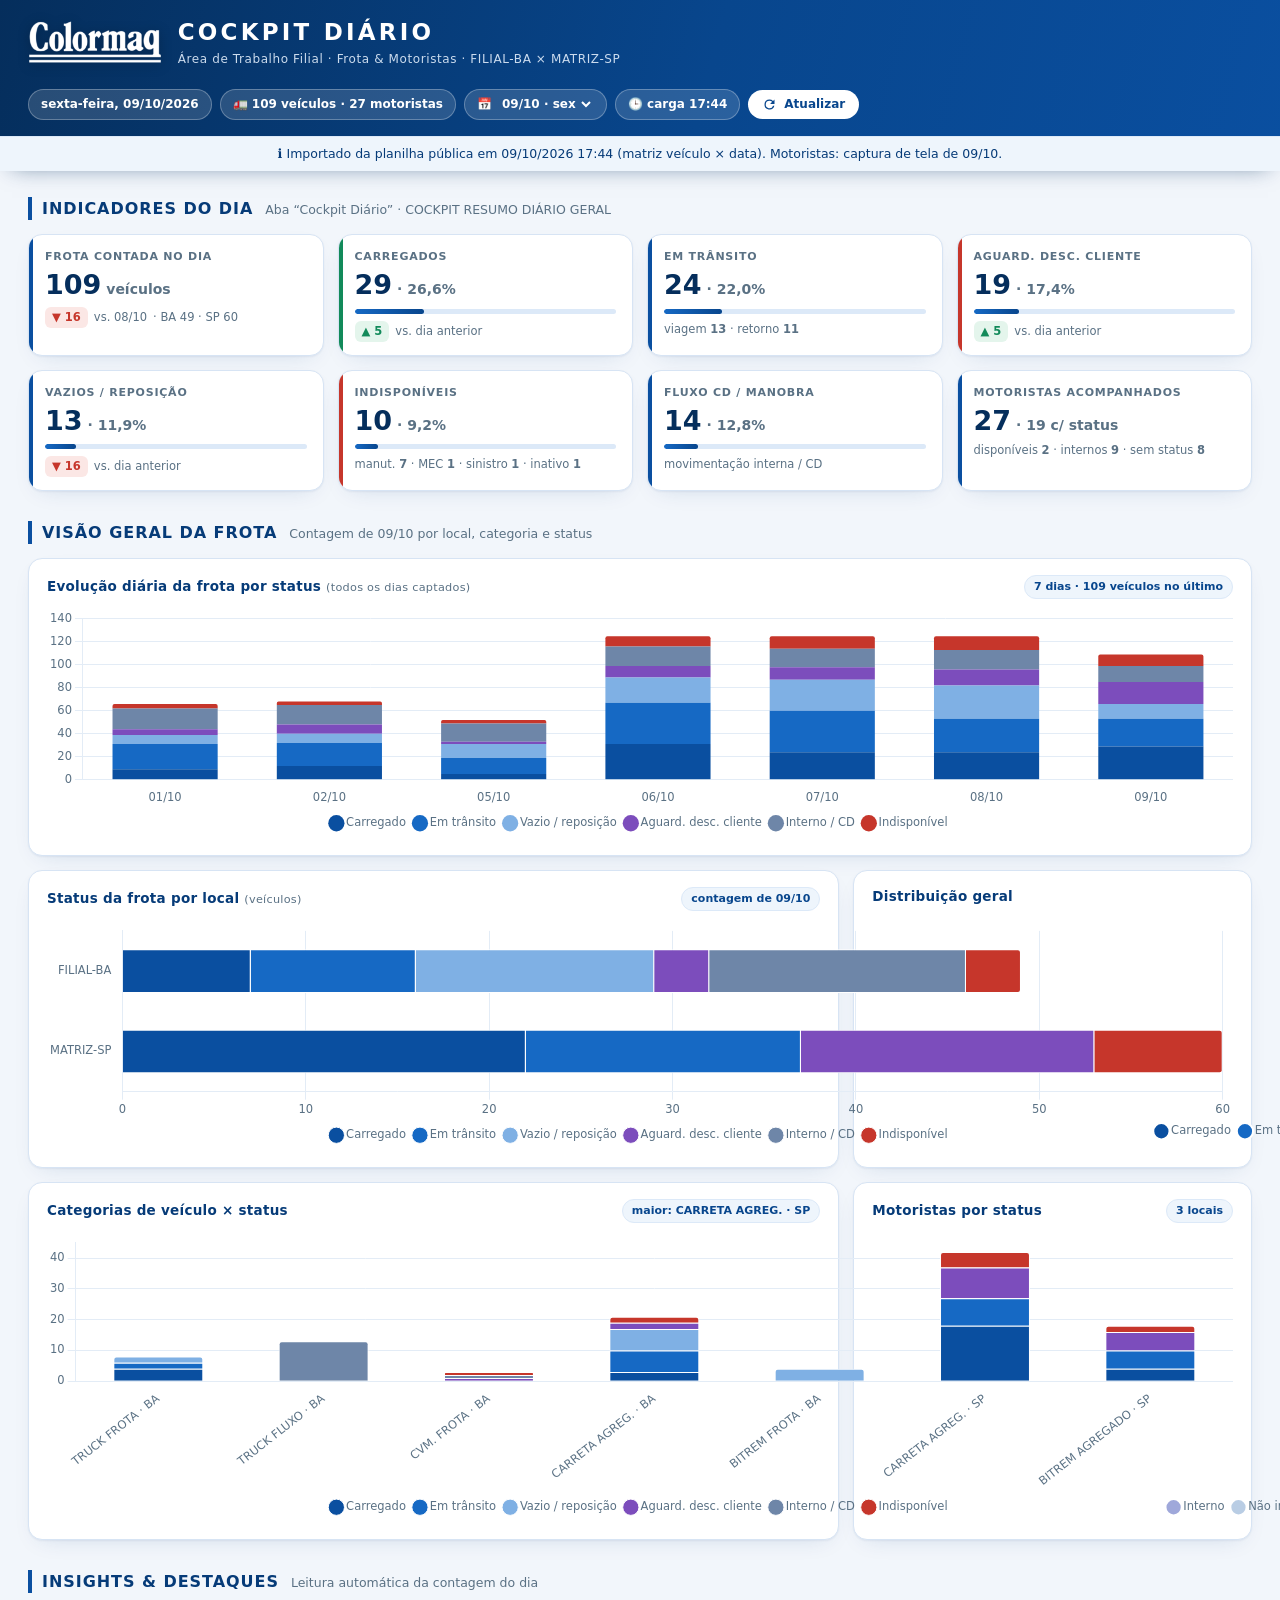
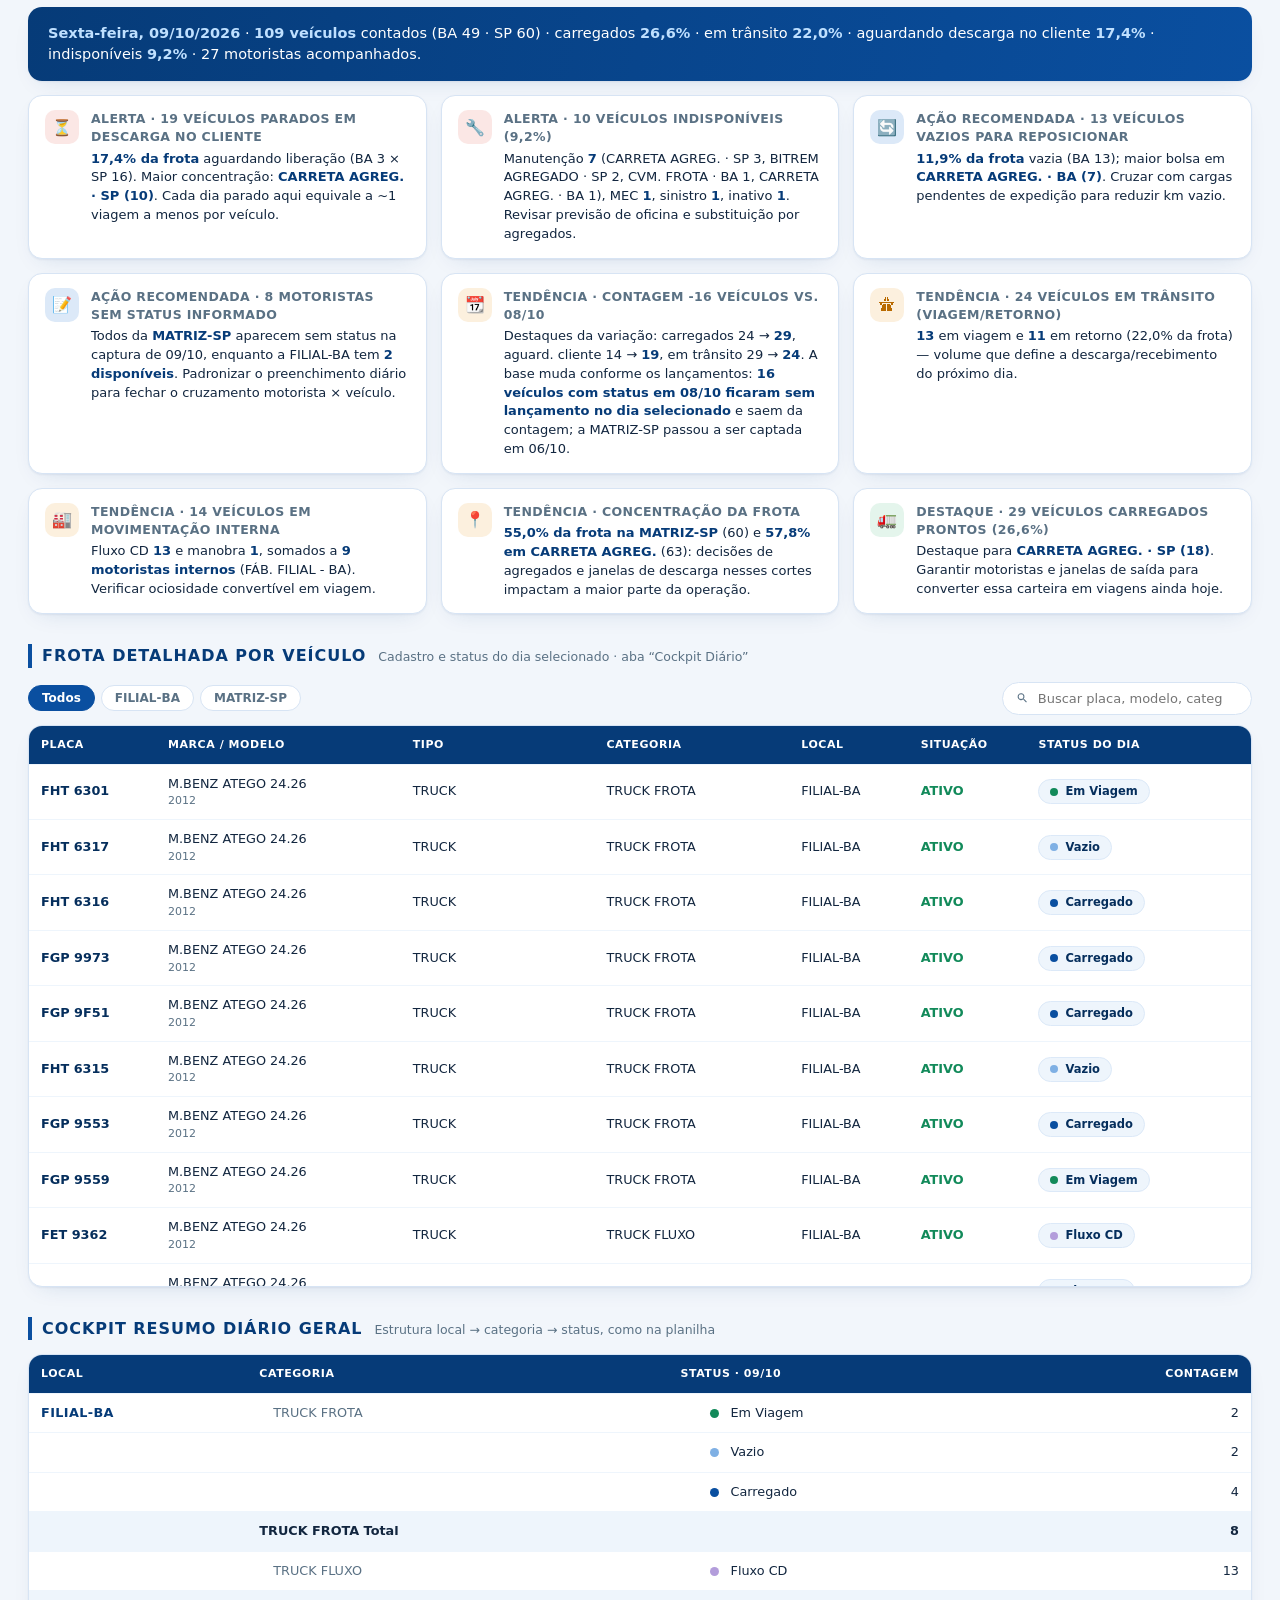
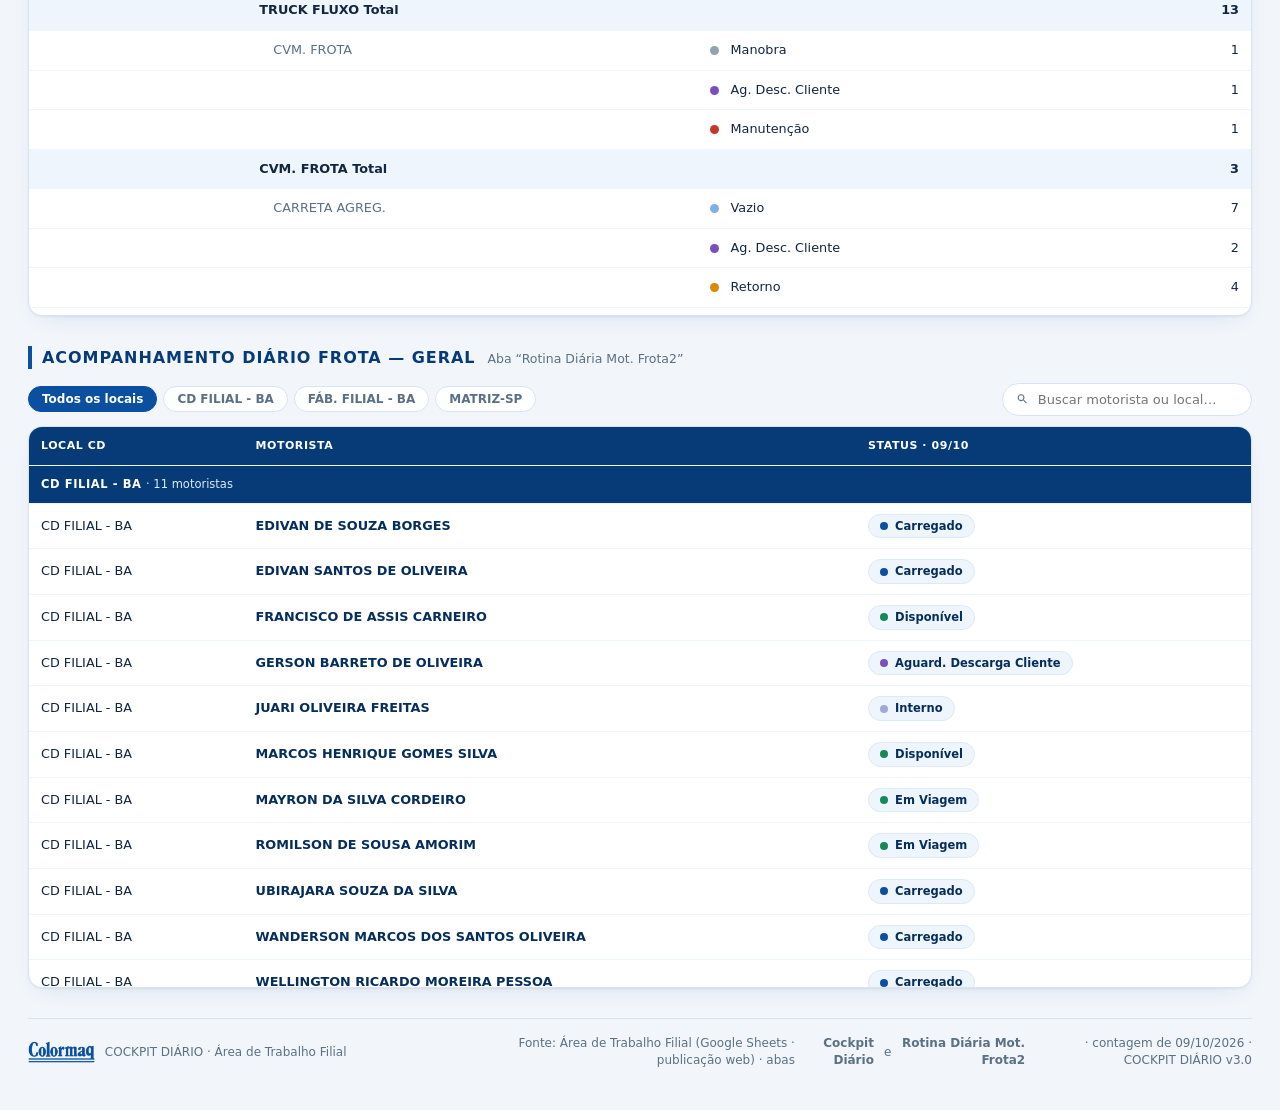
==== commit df3d50e8: "Cockpit Diario v3: dados reais da planilha publica (matriz veiculo x data) - import_pubhtml.py conve" ====
--- a/app/index.html
+++ b/app/index.html
@@ -23,7 +23,10 @@
     <div class="topbar-meta">
       <span class="chip chip-light" id="chip-data">—</span>
       <span class="chip chip-light" id="chip-total">—</span>
-      <span class="chip chip-light" id="chip-atualizacao" title="Horário da contagem">—</span>
+      <label class="chip chip-light chip-select">📅
+        <select id="sel-data" title="Data da contagem"></select>
+      </label>
+      <span class="chip chip-light" id="chip-atualizacao" title="Horário da carga">—</span>
       <button class="btn-refresh" id="btn-atualizar" title="Recarregar dados da planilha">
         <svg viewBox="0 0 24 24" width="15" height="15" aria-hidden="true"><path fill="currentColor" d="M17.65 6.35A7.96 7.96 0 0 0 12 4a8 8 0 1 0 7.73 10h-2.08A6 6 0 1 1 12 6c1.66 0 3.14.69 4.22 1.78L13 11h7V4l-2.35 2.35z"/></svg>
         Atualizar
@@ -52,6 +55,14 @@
     </div>
 
     <div class="grid grid-3">
+      <article class="card span-3">
+        <header class="card-head">
+          <h3>Evolução diária da frota por status <small>(todos os dias captados)</small></h3>
+          <span class="card-tag" id="tag-evol"></span>
+        </header>
+        <div class="chart-box"><canvas id="chart-evol"></canvas></div>
+      </article>
+
       <article class="card span-2">
         <header class="card-head">
           <h3>Status da frota por local <small>(veículos)</small></h3>
@@ -88,6 +99,43 @@
     </div>
     <div class="insight-summary" id="insight-summary"></div>
     <div class="insight-grid" id="insight-grid"></div>
+  </section>
+
+  <!-- ===================== FROTA DETALHADA ===================== -->
+  <section class="section">
+    <div class="section-head">
+      <h2>Frota detalhada por veículo</h2>
+      <span class="section-sub">Cadastro e status do dia selecionado · aba “Cockpit Diário”</span>
+    </div>
+    <div class="table-tools">
+      <div class="filters" id="filters-frota">
+        <button class="filter is-active" data-local="todos">Todos</button>
+        <button class="filter" data-local="FILIAL-BA">FILIAL-BA</button>
+        <button class="filter" data-local="MATRIZ-SP">MATRIZ-SP</button>
+      </div>
+      <label class="search">
+        <svg viewBox="0 0 24 24" width="14" height="14" aria-hidden="true"><path fill="currentColor" d="M15.5 14h-.79l-.28-.27a6.5 6.5 0 1 0-.7.7l.27.28v.79l5 4.99L20.49 19l-4.99-5zm-6 0A4.5 4.5 0 1 1 14 9.5 4.5 4.5 0 0 1 9.5 14z"/></svg>
+        <input type="search" id="busca-frota" placeholder="Buscar placa, modelo, categoria…">
+      </label>
+    </div>
+    <div class="card table-card">
+      <div class="table-wrap">
+        <table class="table" id="tabela-frota">
+          <thead>
+            <tr>
+              <th data-fkey="placa">Placa</th>
+              <th data-fkey="marca">Marca / modelo</th>
+              <th data-fkey="tp_veiculo">Tipo</th>
+              <th data-fkey="categoria">Categoria</th>
+              <th data-fkey="local">Local</th>
+              <th data-fkey="situacao">Situação</th>
+              <th>Status do dia</th>
+            </tr>
+          </thead>
+          <tbody id="tbody-frota"></tbody>
+        </table>
+      </div>
+    </div>
   </section>
 
   <!-- ================== RESUMO DIÁRIO GERAL ================== -->
--- a/app/css/style.css
+++ b/app/css/style.css
@@ -51,6 +51,8 @@
 }
 .brand-text p{margin:2px 0 0;font-size:12px;letter-spacing:.05em;color:var(--azul-100);opacity:.92}
 .topbar-meta{display:flex;align-items:center;gap:8px;flex-wrap:wrap}
+.chip-select select{background:transparent;border:0;color:#fff;font:600 12px/1 "Segoe UI",system-ui,sans-serif;outline:0;cursor:pointer}
+.chip-select select option{color:#12263F}
 .chip{
   display:inline-flex;align-items:center;gap:6px;
   padding:6px 12px;border-radius:999px;font-size:12px;font-weight:600;
@@ -103,6 +105,7 @@
 .grid{display:grid;gap:14px}
 .grid-3{grid-template-columns:repeat(3,minmax(0,1fr))}
 .span-2{grid-column:span 2}
+.span-3{grid-column:span 3}
 .card{
   background:var(--branco);border:1px solid var(--borda);border-radius:var(--raio);
   box-shadow:var(--sombra);padding:16px 18px;
@@ -221,6 +224,7 @@
   .insight-grid{grid-template-columns:repeat(2,minmax(0,1fr))}
 }
 @media (max-width:820px){
+  .span-3{grid-column:span 1}
   .kpi-grid{grid-template-columns:repeat(2,minmax(0,1fr))}
   .grid-3{grid-template-columns:1fr}
   .span-2{grid-column:span 1}
